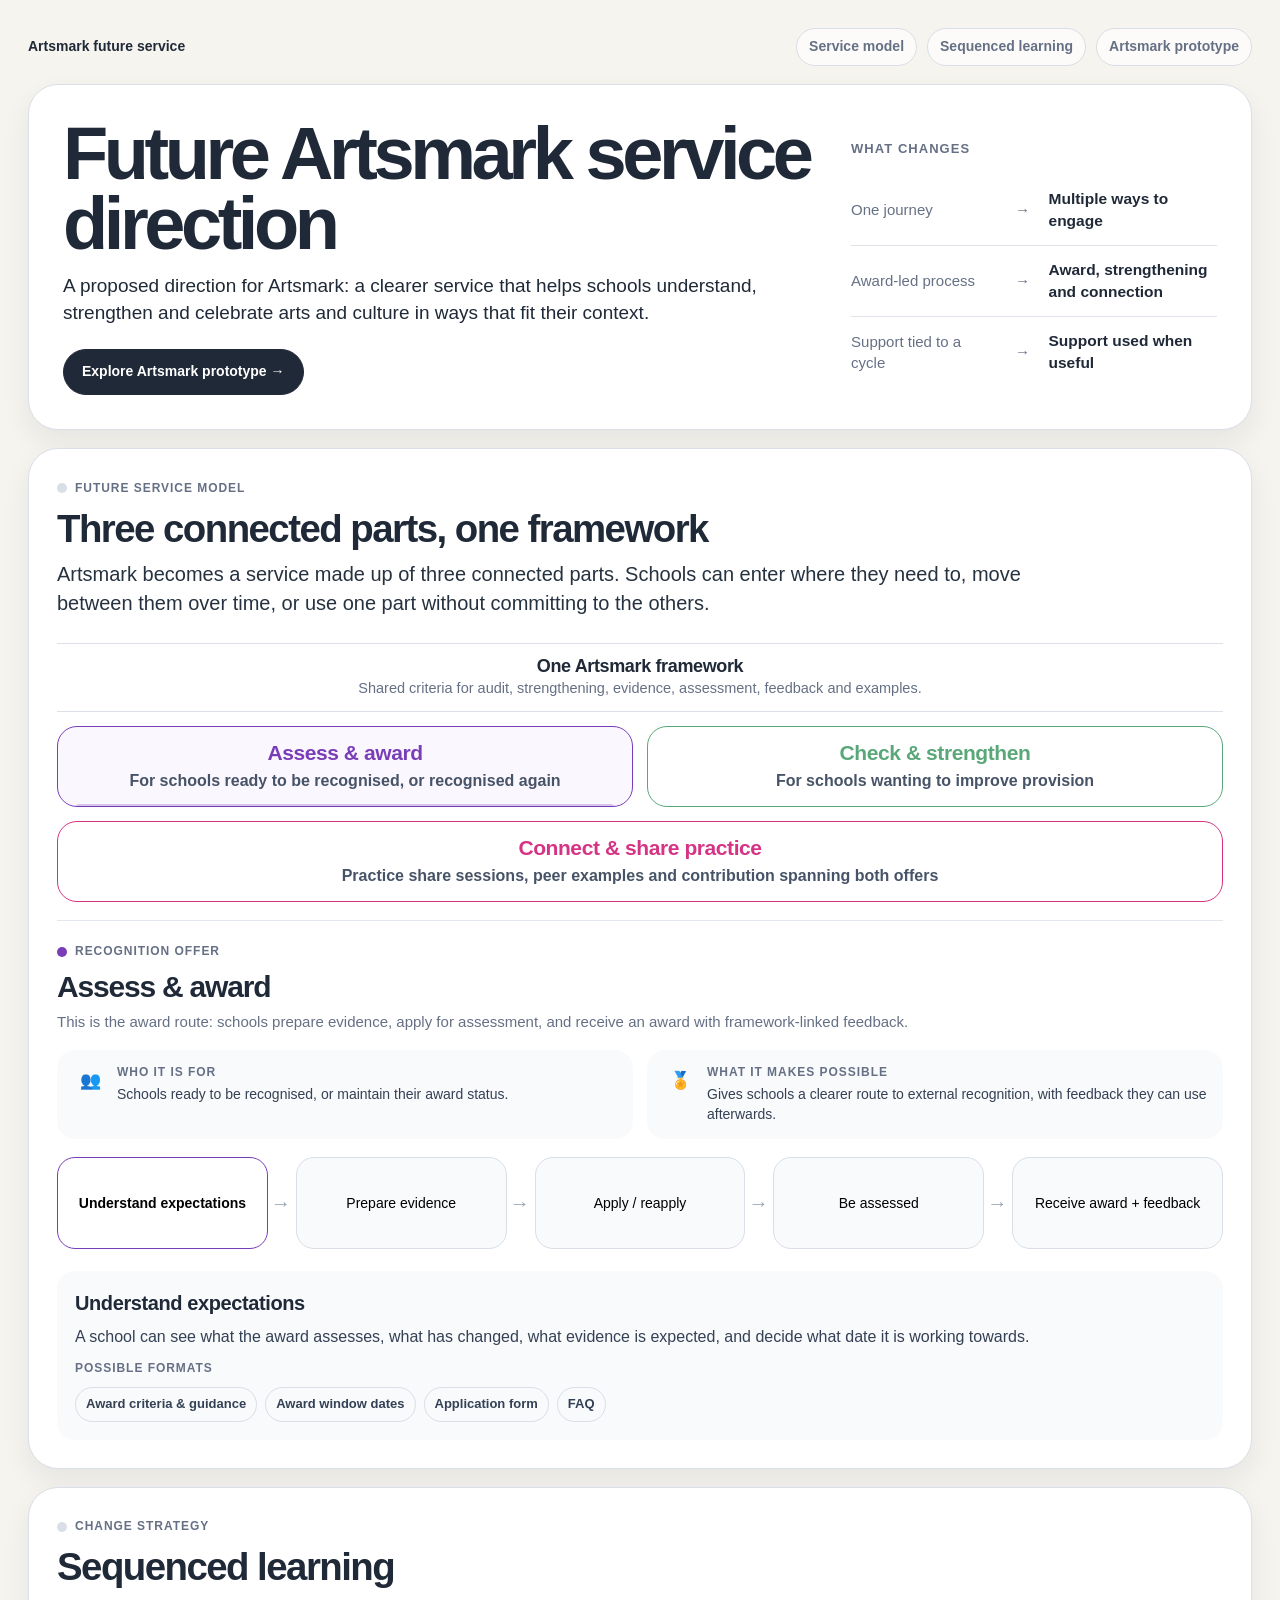
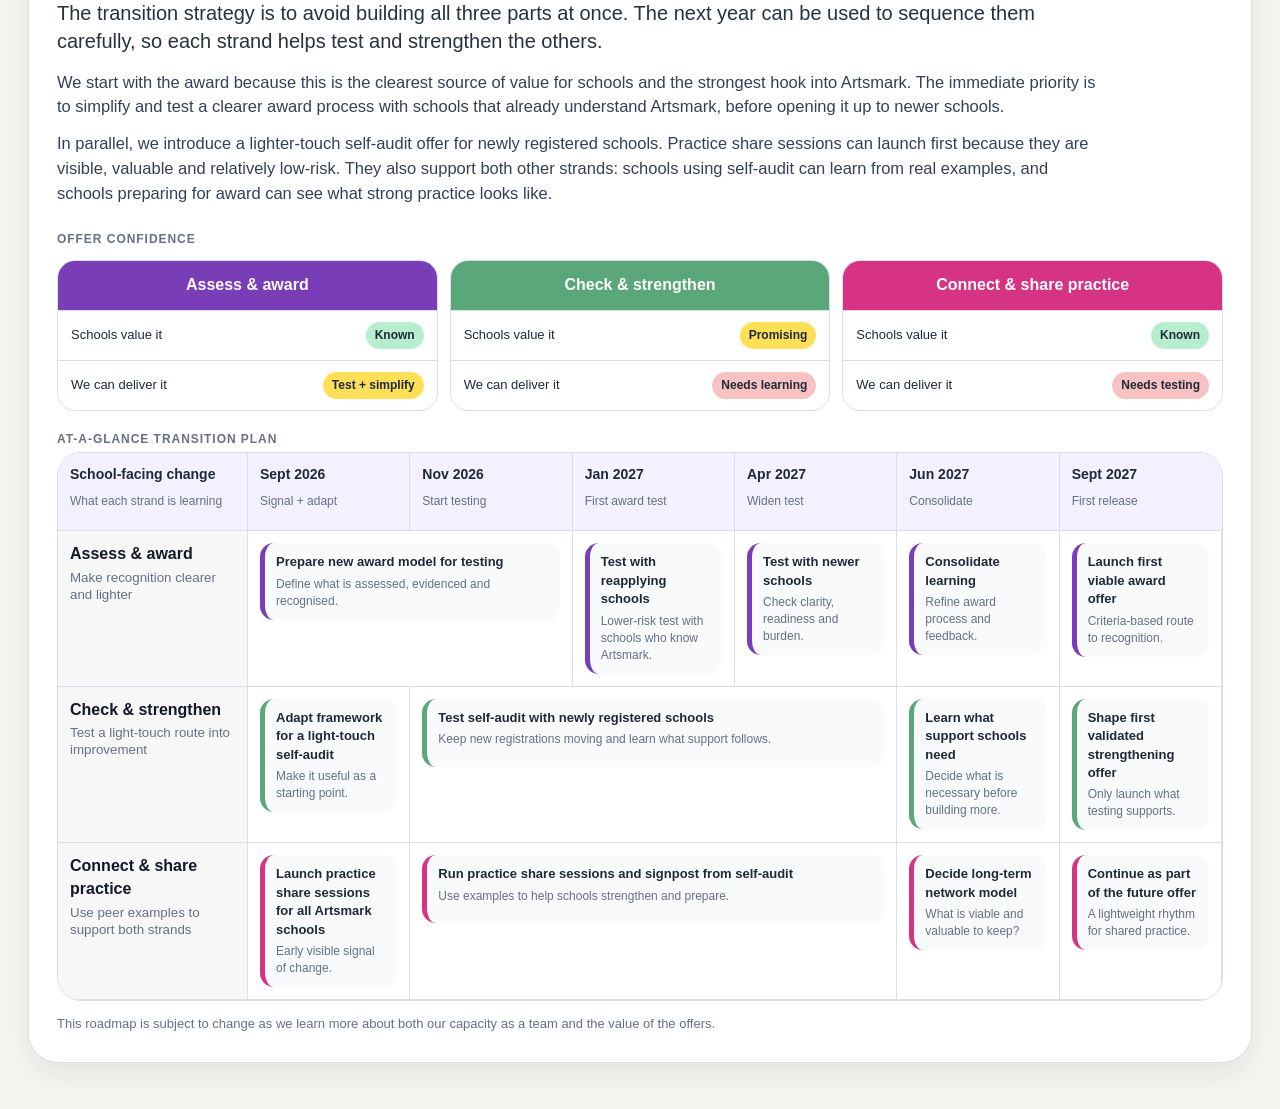
==== index.html @ ad302a57 "Add files via upload" ====
<!DOCTYPE html>
<html lang="en">
<head>
  <meta charset="UTF-8" />
  <meta name="viewport" content="width=device-width, initial-scale=1.0" />
  <title>Future Artsmark service direction</title>
  <style>
    :root {
      --bg: #f6f4ef;
      --card: #ffffff;
      --ink: #1f2937;
      --muted: #667085;
      --line: #d9dee7;
      --soft: #f8fafc;
      --framework: #eef2f7;
      --award: #7a3db8;
      --strengthen: #5aa879;
      --network: #d63384;
      --green: #b7efce;
      --amber: #ffdf57;
      --red: #f8c2c2;
      --shadow: 0 12px 28px rgba(17, 24, 39, 0.07);
    }

    * { box-sizing: border-box; }

    html { scroll-behavior: smooth; }

    body {
      margin: 0;
      font-family: Inter, Arial, sans-serif;
      background: var(--bg);
      color: var(--ink);
      line-height: 1.42;
    }

    button, a { font-family: inherit; }

    .page {
      max-width: 1500px;
      margin: 0 auto;
      padding: 28px;
    }

    .site-nav {
      display: flex;
      justify-content: space-between;
      align-items: center;
      gap: 18px;
      margin-bottom: 18px;
      color: var(--muted);
      font-size: 14px;
    }

    .site-nav strong { color: var(--ink); }

    .nav-links {
      display: flex;
      gap: 10px;
      flex-wrap: wrap;
      justify-content: flex-end;
    }

    .nav-links a {
      color: var(--muted);
      text-decoration: none;
      border: 1px solid var(--line);
      background: rgba(255,255,255,.65);
      border-radius: 999px;
      padding: 8px 12px;
      font-weight: 700;
    }

    .nav-links a:hover { color: var(--ink); background: #fff; }

    .hero {
      background: var(--card);
      border: 1px solid var(--line);
      border-radius: 30px;
      padding: 34px;
      box-shadow: var(--shadow);
      margin-bottom: 18px;
      display: grid;
      grid-template-columns: minmax(0, 1.35fr) minmax(280px, .65fr);
      gap: 28px;
      align-items: end;
    }

    .eyebrow {
      display: inline-flex;
      align-items: center;
      gap: 8px;
      color: var(--muted);
      text-transform: uppercase;
      letter-spacing: 0.08em;
      font-size: 12px;
      font-weight: 850;
      margin-bottom: 12px;
    }

    .dot {
      width: 10px;
      height: 10px;
      border-radius: 999px;
      background: var(--line);
      display: inline-block;
    }

    h1 {
      margin: 0 0 14px;
      font-size: clamp(38px, 6vw, 74px);
      letter-spacing: -0.06em;
      line-height: .95;
    }

    h2 {
      margin: 0 0 10px;
      font-size: clamp(26px, 3vw, 40px);
      letter-spacing: -0.04em;
      line-height: 1.03;
    }

    h3 { margin: 0; }

    p { margin: 0; }

    .lead {
      color: var(--ink);
      font-size: 19px;
      max-width: 920px;
    }

    .hero-panel {
      background: transparent;
      border: 0;
      border-left: 1px solid var(--line);
      border-radius: 0;
      padding: 4px 0 4px 24px;
    }

    .hero-panel h3 {
      font-size: 13px;
      text-transform: uppercase;
      letter-spacing: .08em;
      color: var(--muted);
      margin-bottom: 14px;
    }

    .shift-list {
      display: grid;
      gap: 13px;
    }

    .shift-item {
      display: grid;
      grid-template-columns: minmax(0, 1fr) 24px minmax(0, 1fr);
      gap: 9px;
      align-items: center;
      font-size: 14px;
      color: #344054;
      padding-bottom: 12px;
      border-bottom: 1px solid rgba(217,222,231,.75);
    }

    .shift-item:last-child { border-bottom: 0; padding-bottom: 0; }
    .shift-item span:last-child { color: var(--ink); font-weight: 800; }
    .arrow { color: var(--muted); font-weight: 900; text-align: center; }

    .cta-row {
      display: flex;
      gap: 10px;
      flex-wrap: wrap;
      margin-top: 22px;
    }

    .btn {
      display: inline-flex;
      align-items: center;
      justify-content: center;
      gap: 8px;
      border-radius: 999px;
      padding: 12px 18px;
      font-size: 14px;
      font-weight: 850;
      text-decoration: none;
      border: 1px solid var(--ink);
      background: var(--ink);
      color: white;
    }

    .btn.secondary {
      background: #fff;
      color: var(--ink);
      border-color: var(--line);
    }

    .section {
      background: var(--card);
      border: 1px solid var(--line);
      border-radius: 30px;
      padding: 28px;
      box-shadow: var(--shadow);
      margin-bottom: 18px;
    }

    .section-header {
      margin-bottom: 22px;
      max-width: 1060px;
    }

    .section-header p {
      color: #344054;
      font-size: 18px;
      line-height: 1.45;
      max-width: 940px;
      margin-top: 10px;
    }

    .model-canvas {
      position: relative;
      padding-top: 6px;
    }

    .framework-band {
      width: min(260px, 80%);
      min-height: 150px;
      margin: 0 auto 18px;
      background: #fff;
      border: 2px solid #d7dee9;
      color: var(--ink);
      border-radius: 999px;
      padding: 26px 24px;
      text-align: center;
      display: flex;
      flex-direction: column;
      align-items: center;
      justify-content: center;
      box-shadow: 0 10px 24px rgba(17,24,39,.045);
    }

    .framework-band h2 {
      margin: 0 0 5px;
      font-size: 21px;
      line-height: 1.05;
      letter-spacing: -0.02em;
    }

    .framework-band p { color: #475467; font-size: 14.5px; line-height: 1.3; }

    .offer-row {
      display: grid;
      grid-template-columns: repeat(2, minmax(0, 1fr));
      gap: 14px;
      width: 100%;
    }

    .offer-row .network-card { grid-column: 1 / -1; }

    .offer-card,
    .network-card {
      border: 1.5px solid var(--line);
      background: rgba(255,255,255,.9);
      border-radius: 20px;
      padding: 16px 18px;
      cursor: pointer;
      text-align: center;
      position: relative;
      transition: transform .15s ease, box-shadow .15s ease, border-color .15s ease, background .15s ease;
      min-height: 88px;
      display: grid;
      place-items: center;
      width: 100%;
      overflow: visible;
    }

    .offer-card:hover,
    .network-card:hover {
      background: #fbfcfe;
      border-color: #b8c0cc;
    }

    .offer-card.active,
    .network-card.active {
      transform: none;
      box-shadow: none;
    }

    .offer-card h3,
    .network-card h3 {
      font-size: 22px;
      line-height: 1.1;
      letter-spacing: -0.02em;
    }

    .offer-card small,
    .network-card small {
      display: block;
      margin-top: 7px;
      color: #344054;
      font-size: 15.5px;
      line-height: 1.25;
      font-weight: 650;
    }

    .offer-card.award { border-color: var(--award); }
    .offer-card.strengthen { border-color: var(--strengthen); }
    .network-card { border-color: var(--network); min-height: 82px; }
    .offer-card.award.active { background: #fbf7ff; border-color: var(--award); }
    .offer-card.strengthen.active { background: #f4fbf6; border-color: var(--strengthen); }
    .network-card.active { background: #fff6fb; border-color: var(--network); }
    .offer-card.award:hover { background: #fcfaff; border-color: var(--award); }
    .offer-card.strengthen:hover { background: #f8fdf9; border-color: var(--strengthen); }
    .network-card:hover { background: #fffafd; border-color: var(--network); }
    .offer-card.active h3,
    .network-card.active h3 {
      font-weight: 850;
    }

    .offer-card.active::after,
    .network-card.active::after {
      content: "";
      position: absolute;
      left: 18px;
      right: 18px;
      bottom: -1px;
      height: 3px;
      border-radius: 999px 999px 0 0;
      background: currentColor;
      opacity: .28;
    }
    .offer-card.award { color: var(--award); }
    .offer-card.strengthen { color: var(--strengthen); }
    .network-card { color: var(--network); }
    .offer-card small,
    .network-card small { color: #475467; }


    .detail-panel {
      background: transparent;
      border: 0;
      border-top: 1px solid var(--line);
      border-radius: 0;
      padding: 24px 0 0;
      margin-top: 22px;
    }

    .detail-panel h2 {
      margin-bottom: 8px;
      font-size: 30px;
    }

    .panel-intro {
      margin: 0 0 18px;
      color: var(--muted);
      font-size: 15px;
      max-width: 980px;
    }

    .meta-row {
      display: grid;
      grid-template-columns: 1fr 1fr;
      gap: 14px;
      margin: 16px 0 18px;
    }

    .meta-card {
      border: 1px solid var(--line);
      border-radius: 18px;
      padding: 14px 16px;
      background: #fff;
      display: grid;
      grid-template-columns: 34px 1fr;
      gap: 10px;
      align-items: start;
    }

    .meta-icon {
      width: 34px;
      height: 34px;
      border-radius: 999px;
      background: var(--soft);
      display: flex;
      align-items: center;
      justify-content: center;
      font-size: 17px;
    }

    .section-title {
      font-size: 12px;
      text-transform: uppercase;
      letter-spacing: 0.08em;
      color: var(--muted);
      font-weight: 900;
      margin: 0 0 4px;
    }

    .meta-card p { color: #344054; font-size: 14px; }

    .flow-horizontal {
      display: flex;
      gap: 28px;
      margin: 16px 0 22px;
      align-items: stretch;
      width: 100%;
    }

    .flow-step {
      background: var(--soft);
      border: 1px solid var(--line);
      border-radius: 18px;
      padding: 14px;
      min-height: 92px;
      position: relative;
      flex: 1 1 0;
      font-size: 14px;
      display: flex;
      align-items: center;
      justify-content: center;
      text-align: center;
      cursor: pointer;
      transition: transform .15s ease, box-shadow .15s ease, border-color .15s ease, background .15s ease;
    }

    .flow-step:hover,
    .flow-step.active {
      background: #ffffff;
    }
    .flow-step:hover {
      transform: translateY(-1px);
      box-shadow: none;
    }
    .flow-step.active {
      transform: none;
      box-shadow: none;
      font-weight: 800;
    }

    .flow-step:not(:last-child)::after {
      content: "→";
      position: absolute;
      right: -24px;
      top: 50%;
      transform: translateY(-50%);
      color: #9aa4b2;
      font-size: 20px;
      font-weight: 700;
      z-index: 2;
    }

    .step-detail {
      border: 1px solid var(--line);
      border-radius: 22px;
      padding: 18px;
      background: #fff;
      margin-top: 18px;
    }

    .step-detail h3 { margin: 0 0 8px; font-size: 20px; letter-spacing: -0.02em; }
    .step-detail p { margin: 0 0 12px; color: #344054; }

    .format-list { display: flex; flex-wrap: wrap; gap: 8px; margin-top: 10px; }
    .format-pill { border: 1px solid var(--line); background: var(--soft); border-radius: 999px; padding: 7px 10px; color: #344054; font-size: 13px; font-weight: 700; }

    .strategy-copy {
      max-width: 1060px;
      margin: -4px 0 24px;
      color: #344054;
      font-size: 16px;
      line-height: 1.5;
    }

    .strategy-copy p { margin-bottom: 12px; }
    .strategy-copy p:last-child { margin-bottom: 0; }

    .confidence-grid {
      display: grid;
      grid-template-columns: repeat(3, 1fr);
      gap: 12px;
      margin: 12px 0 20px;
    }

    .confidence-card {
      border: 1px solid var(--line);
      border-radius: 18px;
      overflow: hidden;
      background: #fff;
    }

    .confidence-card h3 {
      padding: 13px 14px;
      font-size: 16px;
      color: white;
      text-align: center;
    }

    .confidence-card.award h3 { background: var(--award); }
    .confidence-card.strengthen h3 { background: var(--strengthen); }
    .confidence-card.network h3 { background: var(--network); }

    .rag-row {
      display: grid;
      grid-template-columns: 1fr auto;
      gap: 10px;
      align-items: center;
      padding: 11px 13px;
      border-top: 1px solid var(--line);
      font-size: 13px;
    }

    .rag { border-radius: 999px; padding: 5px 9px; font-size: 12px; font-weight: 900; white-space: nowrap; }
    .rag.green { background: var(--green); }
    .rag.amber { background: var(--amber); }
    .rag.red { background: var(--red); }

    .roadmap {
      display: grid;
      grid-template-columns: 190px repeat(6, minmax(120px, 1fr));
      border: 1px solid var(--line);
      border-radius: 24px;
      overflow: hidden;
      background: #fff;
    }

    .rm-cell {
      min-height: 98px;
      padding: 12px;
      border-right: 1px solid var(--line);
      border-bottom: 1px solid var(--line);
      position: relative;
    }

    .rm-cell:nth-child(7n) { border-right: 0; }
    .rm-header { background: #f3f0ff; min-height: 78px; }
    .rm-header strong { display: block; font-size: 14px; margin-bottom: 4px; }
    .rm-header span { font-size: 12px; color: var(--muted); }

    .rm-lane {
      background: #f7f7f7;
      font-weight: 900;
      color: #111827;
      position: sticky;
      left: 0;
      z-index: 1;
    }

    .rm-lane small { display: block; margin-top: 4px; color: var(--muted); font-weight: 500; line-height: 1.25; }

    .milestone {
      border-left: 5px solid var(--line);
      background: var(--soft);
      border-radius: 14px;
      padding: 10px 11px;
      font-size: 13px;
      min-height: 68px;
    }

    .milestone strong { display: block; margin-bottom: 4px; font-size: 13px; }
    .milestone span { display: block; color: var(--muted); font-size: 12px; }
    .award-border { border-color: var(--award); }
    .strengthen-border { border-color: var(--strengthen); }
    .network-border { border-color: var(--network); }

    .span-2 { grid-column: span 2; }
    .span-3 { grid-column: span 3; }
    .empty { background: #fcfcfd; }

    .footnote {
      margin-top: 14px;
      color: var(--muted);
      font-size: 13px;
    }


    /* v2 visual refinements */
    .hero { align-items: center; }
    .hero-panel { border-left: 0; padding: 0; }
    .hero-panel h3 { margin-bottom: 16px; }
    .shift-list { gap: 0; }
    .shift-item {
      grid-template-columns: minmax(0, .95fr) 28px minmax(0, 1.1fr);
      gap: 12px;
      padding: 13px 0;
      border-bottom: 1px solid rgba(217,222,231,.85);
      font-size: 15px;
    }
    .shift-item span:first-child { color: #667085; }
    .shift-item span:last-child { font-size: 15.5px; }
    .section-header.stacked { max-width: 1000px; }
    .section-lead {
      font-size: 20px !important;
      line-height: 1.42 !important;
      color: #26323f !important;
      max-width: 980px !important;
      margin-top: 12px !important;
    }
    .model-canvas {
      padding: 4px 0 0;
    }
    .framework-band {
      width: 100%;
      min-height: auto;
      margin: 0 0 14px;
      border: 0;
      border-top: 1px solid rgba(217,222,231,.9);
      border-bottom: 1px solid rgba(217,222,231,.9);
      border-radius: 0;
      background: transparent;
      box-shadow: none;
      padding: 13px 18px;
    }
    .framework-band h2 {
      font-size: 18px;
      margin-bottom: 3px;
    }
    .framework-band p {
      font-size: 14.5px;
      color: #667085;
      max-width: 760px;
      margin: 0 auto;
    }
    .framework-band::after {
      content: none;
    }
    .offer-card, .network-card {
      min-height: 76px;
      padding: 14px 16px;
      border-width: 1px;
      box-shadow: none;
    }
    .offer-card h3, .network-card h3 { font-size: 21px; }
    .offer-card small, .network-card small {
      color: #475467;
      font-size: 16px;
      line-height: 1.3;
      font-weight: 650;
    }
    .network-card { min-height: 72px; }
    .detail-panel {
      border-top: 1px solid rgba(217,222,231,.75);
      background: transparent;
      border-radius: 0;
      padding: 20px 0 0;
      margin-top: 18px;
    }
    .meta-card {
      border: 0;
      background: rgba(248,250,252,.85);
    }
    .step-detail {
      border: 0;
      background: rgba(248,250,252,.85);
      border-radius: 18px;
    }
    .roadmap-intro { margin-bottom: 14px; }
    .strategy-copy {
      margin: 0 0 26px;
      padding: 0;
      border: 0;
      background: transparent;
      max-width: 1050px;
      font-size: 16.5px;
    }


    @media (max-width: 1080px) {
      .hero { grid-template-columns: 1fr; }
      .confidence-grid { grid-template-columns: 1fr; }
      .meta-row { grid-template-columns: 1fr; }
      .flow-horizontal { flex-wrap: wrap; gap: 26px; }
      .flow-step { flex-basis: calc(33.333% - 18px); }
      .roadmap { overflow-x: auto; display: block; white-space: normal; }
      .rm-row { display: grid; grid-template-columns: 190px repeat(6, minmax(150px, 1fr)); min-width: 1080px; }
      .rm-cell:nth-child(7n) { border-right: 1px solid var(--line); }
    }

    @media (min-width: 1081px) {
      .roadmap { display: grid; }
      .rm-row { display: contents; }
    }

    @media (max-width: 680px) {
      .page { padding: 16px; }
      .hero, .section { border-radius: 22px; padding: 18px; }
      .offer-row { grid-template-columns: 1fr; }
      .flow-horizontal { flex-direction: column; gap: 22px; }
      .flow-step { flex-basis: auto; width: 100%; }
      .flow-step:not(:last-child)::after { content: "↓"; right: auto; left: 50%; top: auto; bottom: -18px; transform: translateX(-50%); }
      h1 { font-size: 42px; }
    }
  </style>
</head>
<body>
  <main class="page">
    <nav class="site-nav" aria-label="Page navigation">
      <strong>Artsmark future service</strong>
      <div class="nav-links">
        <a href="#service-model">Service model</a>
        <a href="#change-roadmap">Sequenced learning</a>
        <a href="teacher-prototype.html">Artsmark prototype</a>
      </div>
    </nav>

    <section class="hero" id="top">
      <div>
        <h1>Future Artsmark service direction</h1>
        <p class="lead">A proposed direction for Artsmark: a clearer service that helps schools understand, strengthen and celebrate arts and culture in ways that fit their context.</p>
        <div class="cta-row">
          <a class="btn" href="teacher-prototype.html">Explore Artsmark prototype →</a>
        </div>
      </div>
      <aside class="hero-panel" aria-label="What is changing">
        <h3>What changes</h3>
        <div class="shift-list">
          <div class="shift-item"><span>One journey</span><b class="arrow">→</b><span>Multiple ways to engage</span></div>
          <div class="shift-item"><span>Award-led process</span><b class="arrow">→</b><span>Award, strengthening and connection</span></div>
          <div class="shift-item"><span>Support tied to a cycle</span><b class="arrow">→</b><span>Support used when useful</span></div>
        </div>
      </aside>
    </section>

    <section class="section" id="service-model">
      <div class="section-header stacked">
        <div>
          <div class="eyebrow"><span class="dot"></span>Future service model</div>
          <h2>Three connected parts, one framework</h2>
        </div>
        <p class="section-lead">Artsmark becomes a service made up of three connected parts. Schools can enter where they need to, move between them over time, or use one part without committing to the others.</p>
      </div>

      <div class="model-canvas">
        <div class="framework-band">
          <h2>One Artsmark framework</h2>
          <p>Shared criteria for audit, strengthening, evidence, assessment, feedback and examples.</p>
        </div>

        <div class="offer-row">
          <button class="offer-card award active" data-part="award">
            <div>
              <h3>Assess & award</h3>
              <small>For schools ready to be recognised, or recognised again</small>
            </div>
          </button>
          <button class="offer-card strengthen" data-part="strengthen">
            <div>
              <h3>Check & strengthen</h3>
              <small>For schools wanting to improve provision</small>
            </div>
          </button>
          <button class="network-card" data-part="network">
            <div>
              <h3>Connect & share practice</h3>
              <small>Practice share sessions, peer examples and contribution spanning both offers</small>
            </div>
          </button>
        </div>
      </div>

      <aside class="detail-panel" id="detailPanel" aria-live="polite"></aside>
    </section>

    <section class="section" id="change-roadmap">
      <div class="section-header stacked roadmap-intro">
        <div>
          <div class="eyebrow"><span class="dot"></span>Change strategy</div>
          <h2>Sequenced learning</h2>
        </div>
        <p class="section-lead">The transition strategy is to avoid building all three parts at once. The next year can be used to sequence them carefully, so each strand helps test and strengthen the others.</p>
      </div>

      <div class="strategy-copy">
        <p>We start with the award because this is the clearest source of value for schools and the strongest hook into Artsmark. The immediate priority is to simplify and test a clearer award process with schools that already understand Artsmark, before opening it up to newer schools.</p>
        <p>In parallel, we introduce a lighter-touch self-audit offer for newly registered schools. Practice share sessions can launch first because they are visible, valuable and relatively low-risk. They also support both other strands: schools using self-audit can learn from real examples, and schools preparing for award can see what strong practice looks like.</p>
      </div>

      <div class="section-title">Offer confidence</div>
      <div class="confidence-grid" aria-label="Offer confidence RAG rating">
        <div class="confidence-card award">
          <h3>Assess & award</h3>
          <div class="rag-row"><span>Schools value it</span><span class="rag green">Known</span></div>
          <div class="rag-row"><span>We can deliver it</span><span class="rag amber">Test + simplify</span></div>
        </div>
        <div class="confidence-card strengthen">
          <h3>Check & strengthen</h3>
          <div class="rag-row"><span>Schools value it</span><span class="rag amber">Promising</span></div>
          <div class="rag-row"><span>We can deliver it</span><span class="rag red">Needs learning</span></div>
        </div>
        <div class="confidence-card network">
          <h3>Connect & share practice</h3>
          <div class="rag-row"><span>Schools value it</span><span class="rag green">Known</span></div>
          <div class="rag-row"><span>We can deliver it</span><span class="rag red">Needs testing</span></div>
        </div>
      </div>

      <div class="section-title">At-a-glance transition plan</div>
      <div class="roadmap" aria-label="At-a-glance transition plan">
        <div class="rm-row">
          <div class="rm-cell rm-header"><strong>School-facing change</strong><span>What each strand is learning</span></div>
          <div class="rm-cell rm-header"><strong>Sept 2026</strong><span>Signal + adapt</span></div>
          <div class="rm-cell rm-header"><strong>Nov 2026</strong><span>Start testing</span></div>
          <div class="rm-cell rm-header"><strong>Jan 2027</strong><span>First award test</span></div>
          <div class="rm-cell rm-header"><strong>Apr 2027</strong><span>Widen test</span></div>
          <div class="rm-cell rm-header"><strong>Jun 2027</strong><span>Consolidate</span></div>
          <div class="rm-cell rm-header"><strong>Sept 2027</strong><span>First release</span></div>
        </div>

        <div class="rm-row">
          <div class="rm-cell rm-lane">Assess & award<small>Make recognition clearer and lighter</small></div>
          <div class="rm-cell span-2"><div class="milestone award-border"><strong>Prepare new award model for testing</strong><span>Define what is assessed, evidenced and recognised.</span></div></div>
          <div class="rm-cell"><div class="milestone award-border"><strong>Test with reapplying schools</strong><span>Lower-risk test with schools who know Artsmark.</span></div></div>
          <div class="rm-cell"><div class="milestone award-border"><strong>Test with newer schools</strong><span>Check clarity, readiness and burden.</span></div></div>
          <div class="rm-cell"><div class="milestone award-border"><strong>Consolidate learning</strong><span>Refine award process and feedback.</span></div></div>
          <div class="rm-cell"><div class="milestone award-border"><strong>Launch first viable award offer</strong><span>Criteria-based route to recognition.</span></div></div>
        </div>

        <div class="rm-row">
          <div class="rm-cell rm-lane">Check & strengthen<small>Test a light-touch route into improvement</small></div>
          <div class="rm-cell"><div class="milestone strengthen-border"><strong>Adapt framework for a light-touch self-audit</strong><span>Make it useful as a starting point.</span></div></div>
          <div class="rm-cell span-3"><div class="milestone strengthen-border"><strong>Test self-audit with newly registered schools</strong><span>Keep new registrations moving and learn what support follows.</span></div></div>
          <div class="rm-cell"><div class="milestone strengthen-border"><strong>Learn what support schools need</strong><span>Decide what is necessary before building more.</span></div></div>
          <div class="rm-cell"><div class="milestone strengthen-border"><strong>Shape first validated strengthening offer</strong><span>Only launch what testing supports.</span></div></div>
        </div>

        <div class="rm-row">
          <div class="rm-cell rm-lane">Connect & share practice<small>Use peer examples to support both strands</small></div>
          <div class="rm-cell"><div class="milestone network-border"><strong>Launch practice share sessions for all Artsmark schools</strong><span>Early visible signal of change.</span></div></div>
          <div class="rm-cell span-3"><div class="milestone network-border"><strong>Run practice share sessions and signpost from self-audit</strong><span>Use examples to help schools strengthen and prepare.</span></div></div>
          <div class="rm-cell"><div class="milestone network-border"><strong>Decide long-term network model</strong><span>What is viable and valuable to keep?</span></div></div>
          <div class="rm-cell"><div class="milestone network-border"><strong>Continue as part of the future offer</strong><span>A lightweight rhythm for shared practice.</span></div></div>
        </div>
      </div>

      <p class="footnote">This roadmap is subject to change as we learn more about both our capacity as a team and the value of the offers.</p>
    </section>
  </main>

  <script>
    const parts = {
      award: {
        label: 'Recognition offer',
        color: 'var(--award)',
        valueIcon: '🏅',
        title: 'Assess & award',
        forText: 'Schools ready to be recognised, or maintain their award status.',
        valueText: 'Gives schools a clearer route to external recognition, with feedback they can use afterwards.',
        intro: 'This is the award route: schools prepare evidence, apply for assessment, and receive an award with framework-linked feedback.',
        flow: [
          { label: 'Understand expectations', story: 'A school can see what the award assesses, what has changed, what evidence is expected, and decide what date it is working towards.', formats: ['Award criteria & guidance', 'Award window dates', 'Application form', 'FAQ'] },
          { label: 'Prepare evidence', story: 'A school gathers evidence and reports it against the framework criteria to build a rounded picture of its provision.', formats: ['Evidence guide', 'Application prep session', 'Examples of evidence'] },
          { label: 'Apply / reapply', story: 'A school submits its evidence when it is ready and when the next award window opens.', formats: ['Online structured form', 'Evidence against criteria', 'Confirmation and next steps'] },
          { label: 'Be assessed', story: 'Assessors review the submission against the framework and make a judgement about the appropriate award level.', formats: ['Assessor review', 'Moderation', 'Award rationale'] },
          { label: 'Receive award + feedback', story: 'A school receives an award level and clear feedback on strengths, rationale and areas it may want to strengthen next.', formats: ['Shareable award level', 'Feedback report', 'Next-step suggestions', 'Celebration'] }
        ]
      },
      strengthen: {
        label: 'Strengthening offer',
        color: 'var(--strengthen)',
        valueIcon: '🌱',
        title: 'Check & strengthen',
        forText: 'Schools wanting to improve provision, whether or not they apply for an award.',
        valueText: 'Lets schools use the framework to understand where they are and choose targeted next steps that fit their context.',
        intro: 'This is the orienting and improvement offer: schools can audit provision, identify priorities and access different kinds of support or examples.',
        flow: [
          { label: 'Check current provision', story: 'A school uses the framework criteria to audit their provision and capacity: what is already happening, what feels strong and what is patchy.', formats: ['Self-audit tool', 'Downloadable kit', 'Peer / group sessions', 'Specialist-supported audit'] },
          { label: 'Choose focus areas', story: 'A school decides what would be most useful to strengthen next, rather than trying to improve everything at once.', formats: ['Suggested next steps', 'Signpost', 'Specialist follow-up'] },
          { label: 'Access ways to strengthen', story: 'A school uses the support that fits its need, from practical examples to CPD, cultural connections or specialist help.', formats: ['Best-practice examples', 'Practice share sessions', 'CPD', 'Cultural partnerships'] },
          { label: 'Decide next step', story: 'A school may keep improving, revisit the audit, prepare for recognition, or pause until the next useful moment.', formats: ['Next-step guide', 'Award readiness session', 'Repeat self-audit later'] }
        ]
      },
      network: {
        label: 'Network layer',
        color: 'var(--network)',
        valueIcon: '🤝',
        title: 'Connect & share practice',
        forText: 'Artsmark schools looking for examples, connection or ways to contribute.',
        valueText: 'Makes practice visible and helps both offers work better: schools can learn from peers, share what works and see what strengthening looks like.',
        intro: 'This is the connective layer: it supports both recognition and strengthening by creating opportunities for schools to exchange, learn and contribute.',
        flow: [
          { label: 'Join a session', story: 'A school joins a practice share session that feels relevant to its context or current focus area.', formats: ['Hosted spotlight', 'School-led showcase', 'Panel', 'Peer discussion'] },
          { label: 'See examples', story: 'A school hears how others have approached similar challenges and gets a more concrete sense of what good practice can look like.', formats: ['Live example', 'Case study', 'Short clip', 'Framework-linked practice note'] },
          { label: 'Connect with peers', story: 'A school meets others working on similar issues, phases, contexts or award ambitions.', formats: ['Breakout discussion', 'Peer group', 'Regional cluster'] },
          { label: 'Apply ideas locally', story: 'A school takes one or two ideas back into its own setting and adapts them to what is realistic there.', formats: ['Reflection prompt', 'Action prompt', 'Follow-up session'] },
          { label: 'Share practice back', story: 'Experienced or awarded schools contribute what they are learning so others can benefit too.', formats: ['Contributor role', 'Hosted session', 'Mentoring', 'Practice library'] }
        ]
      }
    };

    function renderPart(key) {
      const p = parts[key];
      const panel = document.getElementById('detailPanel');
      panel.innerHTML = `
        <div class="eyebrow"><span class="dot" style="background:${p.color}"></span>${p.label}</div>
        <h2>${p.title}</h2>
        <p class="panel-intro">${p.intro}</p>
        <div class="meta-row">
          <div class="meta-card"><div class="meta-icon">👥</div><div><div class="section-title">Who it is for</div><p>${p.forText}</p></div></div>
          <div class="meta-card"><div class="meta-icon">${p.valueIcon}</div><div><div class="section-title">What it makes possible</div><p>${p.valueText}</p></div></div>
        </div>
        <div class="flow-horizontal">
          ${p.flow.map((step, i) => `<button class="flow-step ${i === 0 ? 'active' : ''}" data-step="${i}" style="${i === 0 ? `border-color:${p.color}` : ''}">${step.label}</button>`).join('')}
        </div>
        <div class="step-detail" id="stepDetail"></div>`;

      document.querySelectorAll('[data-part]').forEach(el => el.classList.remove('active'));
      document.querySelectorAll(`[data-part="${key}"]`).forEach(el => el.classList.add('active'));

      panel.querySelectorAll('.flow-step').forEach(btn => {
        btn.addEventListener('click', () => renderStep(key, Number(btn.dataset.step)));
      });
      renderStep(key, 0);
    }

    function renderStep(partKey, index) {
      const p = parts[partKey];
      const step = p.flow[index];
      const stepDetail = document.getElementById('stepDetail');
      document.querySelectorAll('.flow-step').forEach((btn, i) => {
        btn.classList.toggle('active', i === index);
        btn.style.borderColor = i === index ? p.color : 'var(--line)';
      });
      stepDetail.innerHTML = `<h3>${step.label}</h3><p>${step.story}</p><div class="section-title">Possible formats</div><div class="format-list">${step.formats.map(x => `<span class="format-pill">${x}</span>`).join('')}</div>`;
    }

    document.querySelectorAll('[data-part]').forEach(btn => {
      btn.addEventListener('click', () => renderPart(btn.dataset.part));
    });
    renderPart('award');
  </script>
</body>
</html>
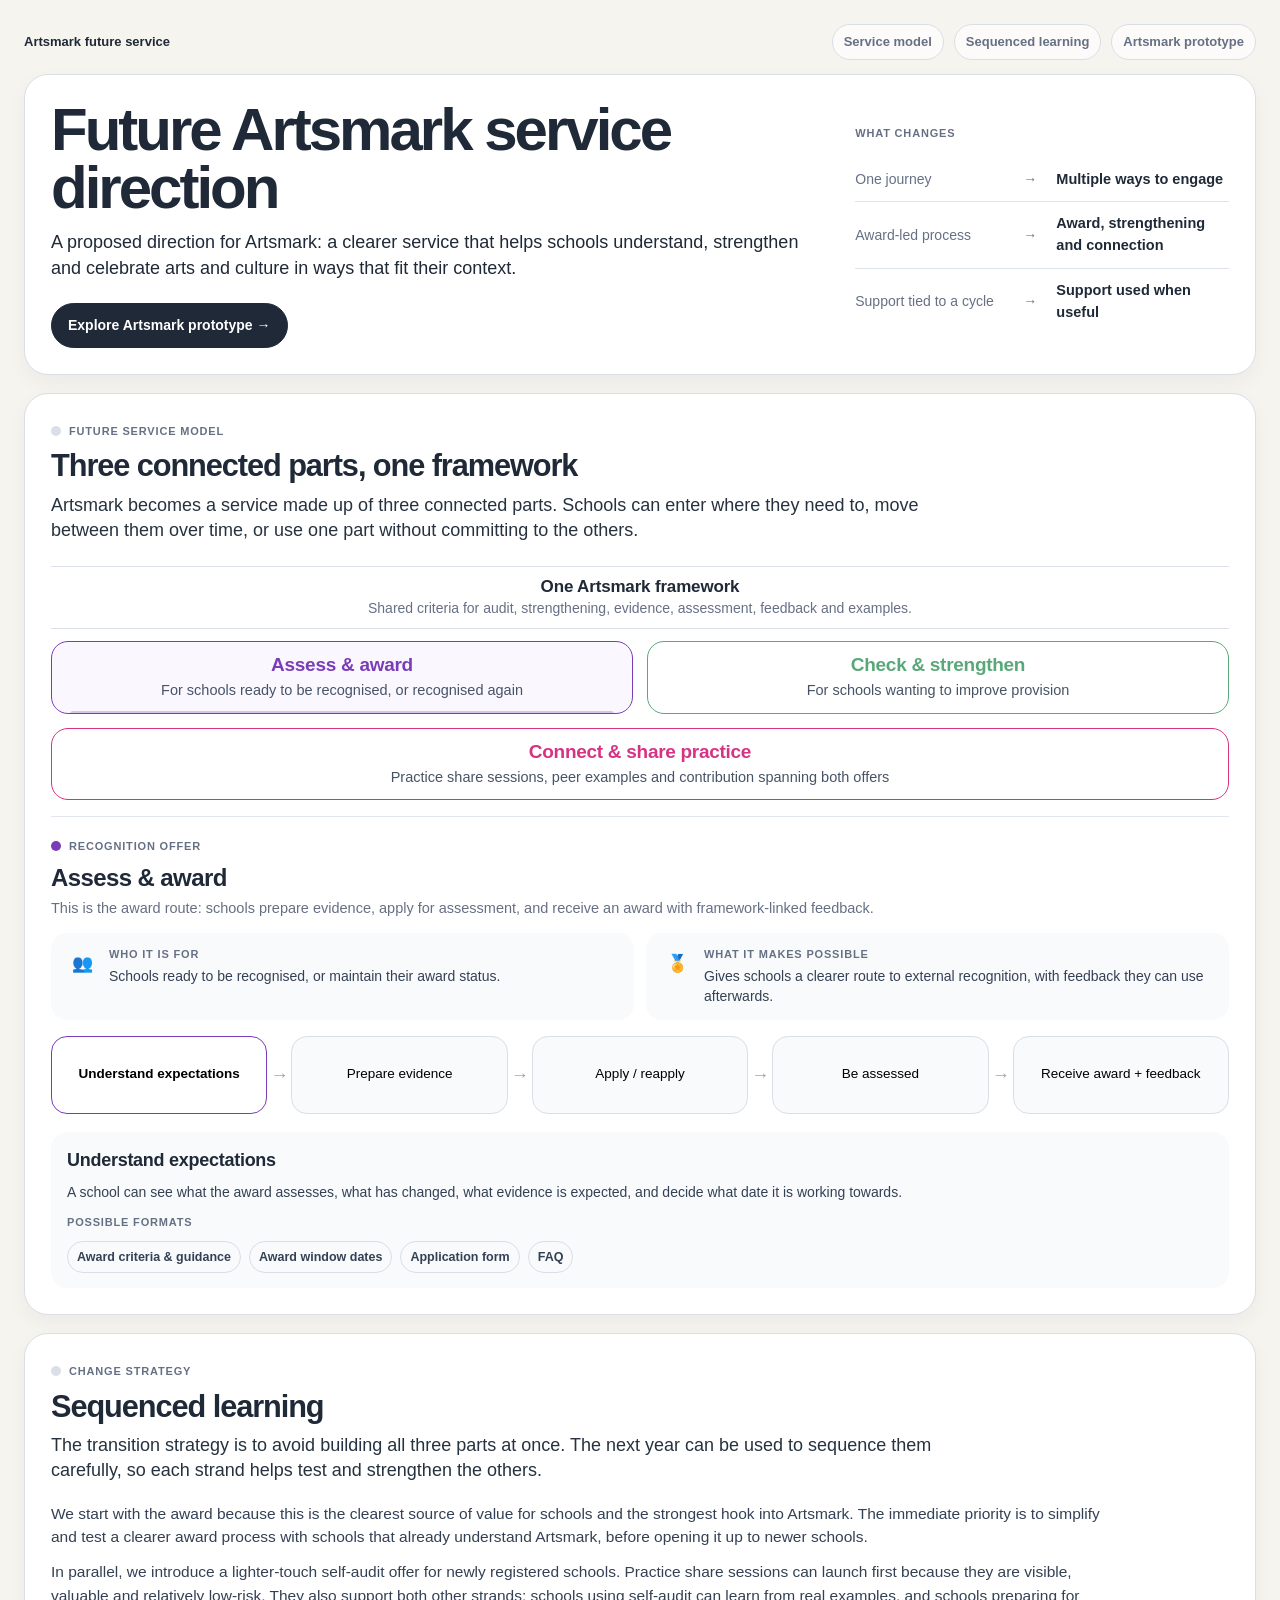
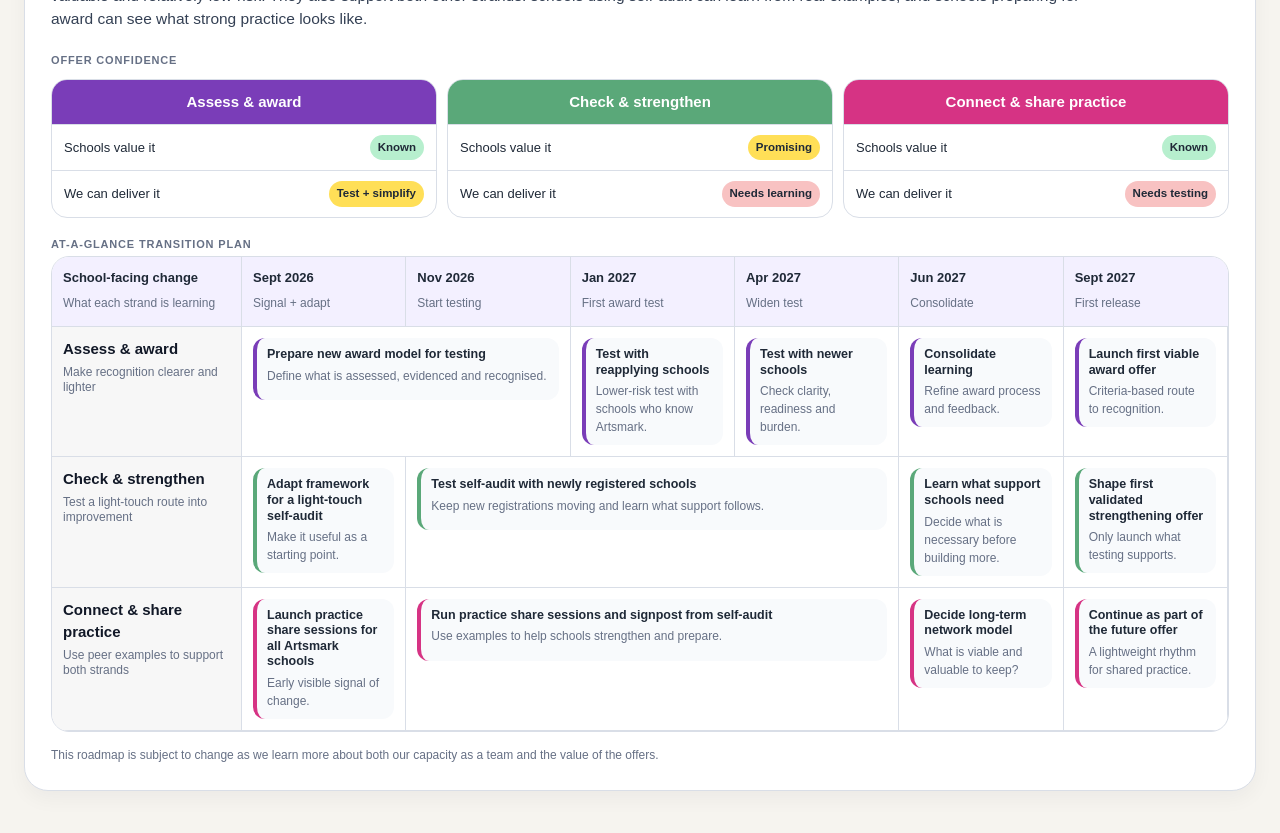
==== commit 18e924dd: "Update index.html" ====
--- a/index.html
+++ b/index.html
@@ -662,6 +662,301 @@
     }
 
 
+    /* v4 typographic tightening */
+    :root {
+      --shadow: 0 8px 20px rgba(17, 24, 39, 0.045);
+    }
+
+    body {
+      font-size: 15px;
+      line-height: 1.5;
+    }
+
+    .page {
+      max-width: 1380px;
+      padding: 24px;
+    }
+
+    .site-nav {
+      font-size: 13px;
+      margin-bottom: 14px;
+    }
+
+    .site-nav strong {
+      font-weight: 700;
+    }
+
+    .nav-links a {
+      padding: 7px 11px;
+      font-weight: 600;
+    }
+
+    .hero,
+    .section {
+      border-radius: 24px;
+      padding: 26px;
+      box-shadow: var(--shadow);
+    }
+
+    h1 {
+      font-size: clamp(38px, 5vw, 60px);
+      line-height: .98;
+      letter-spacing: -0.05em;
+      margin-bottom: 12px;
+    }
+
+    h2 {
+      font-size: clamp(24px, 2.4vw, 34px);
+      line-height: 1.08;
+      letter-spacing: -0.035em;
+    }
+
+    .eyebrow {
+      font-size: 11px;
+      font-weight: 700;
+      letter-spacing: .075em;
+      margin-bottom: 10px;
+    }
+
+    .lead {
+      font-size: 18px;
+      line-height: 1.42;
+      max-width: 860px;
+    }
+
+    .btn {
+      font-size: 14px;
+      font-weight: 700;
+      padding: 11px 16px;
+    }
+
+    .hero-panel h3,
+    .section-title {
+      font-size: 11px;
+      font-weight: 700;
+      letter-spacing: .075em;
+    }
+
+    .shift-item {
+      font-size: 14px;
+      padding: 11px 0;
+    }
+
+    .shift-item span:last-child {
+      font-size: 14.5px;
+      font-weight: 700;
+    }
+
+    .arrow {
+      font-weight: 700;
+    }
+
+    .section-header {
+      margin-bottom: 18px;
+    }
+
+    .section-lead {
+      font-size: 18px !important;
+      line-height: 1.42 !important;
+      max-width: 900px !important;
+      margin-top: 10px !important;
+    }
+
+    .framework-band {
+      padding: 11px 16px;
+      margin-bottom: 12px;
+    }
+
+    .framework-band h2 {
+      font-size: 17px;
+      letter-spacing: -0.01em;
+    }
+
+    .framework-band p {
+      font-size: 14px;
+      line-height: 1.35;
+    }
+
+    .offer-card,
+    .network-card {
+      min-height: 70px;
+      padding: 13px 15px;
+      border-radius: 17px;
+    }
+
+    .offer-card h3,
+    .network-card h3 {
+      font-size: 19px;
+      letter-spacing: -0.015em;
+      font-weight: 700;
+    }
+
+    .offer-card small,
+    .network-card small {
+      font-size: 14.5px;
+      font-weight: 500;
+      line-height: 1.28;
+      margin-top: 5px;
+    }
+
+    .offer-card.active h3,
+    .network-card.active h3 {
+      font-weight: 700;
+    }
+
+    .detail-panel {
+      margin-top: 16px;
+      padding-top: 18px;
+    }
+
+    .detail-panel h2 {
+      font-size: 24px;
+      letter-spacing: -0.025em;
+    }
+
+    .panel-intro {
+      font-size: 14.5px;
+      line-height: 1.45;
+      margin-bottom: 14px;
+    }
+
+    .meta-row {
+      gap: 12px;
+      margin: 14px 0 16px;
+    }
+
+    .meta-card {
+      border-radius: 16px;
+      padding: 13px 14px;
+    }
+
+    .meta-card p {
+      font-size: 14px;
+      line-height: 1.42;
+    }
+
+    .flow-horizontal {
+      gap: 24px;
+      margin: 14px 0 18px;
+    }
+
+    .flow-step {
+      min-height: 78px;
+      border-radius: 16px;
+      font-size: 13.5px;
+      line-height: 1.25;
+      padding: 12px;
+    }
+
+    .flow-step.active {
+      font-weight: 700;
+    }
+
+    .flow-step:not(:last-child)::after {
+      right: -22px;
+      font-size: 18px;
+      font-weight: 600;
+    }
+
+    .step-detail {
+      padding: 15px 16px;
+      border-radius: 16px;
+      margin-top: 14px;
+    }
+
+    .step-detail h3 {
+      font-size: 18px;
+      letter-spacing: -0.015em;
+    }
+
+    .step-detail p {
+      font-size: 14px;
+      line-height: 1.45;
+    }
+
+    .format-pill {
+      font-size: 12.5px;
+      font-weight: 600;
+      padding: 6px 9px;
+    }
+
+    .strategy-copy {
+      font-size: 15.5px;
+      line-height: 1.5;
+      margin-bottom: 22px;
+    }
+
+    .confidence-grid {
+      gap: 10px;
+      margin: 10px 0 18px;
+    }
+
+    .confidence-card {
+      border-radius: 16px;
+    }
+
+    .confidence-card h3 {
+      font-size: 15px;
+      font-weight: 700;
+      padding: 11px 12px;
+    }
+
+    .rag-row {
+      font-size: 13px;
+      padding: 10px 12px;
+    }
+
+    .rag {
+      font-size: 11.5px;
+      font-weight: 700;
+      padding: 4px 8px;
+    }
+
+    .roadmap {
+      border-radius: 18px;
+    }
+
+    .rm-cell {
+      min-height: 90px;
+      padding: 11px;
+    }
+
+    .rm-header {
+      min-height: 70px;
+    }
+
+    .rm-header strong {
+      font-size: 13px;
+      font-weight: 700;
+      margin-bottom: 3px;
+    }
+
+    .rm-header span,
+    .rm-lane small,
+    .milestone span,
+    .footnote {
+      font-size: 12px;
+    }
+
+    .rm-lane {
+      font-weight: 700;
+    }
+
+    .milestone {
+      border-left-width: 4px;
+      border-radius: 12px;
+      padding: 9px 10px;
+      font-size: 12.5px;
+      min-height: 62px;
+    }
+
+    .milestone strong {
+      font-size: 12.5px;
+      font-weight: 700;
+      line-height: 1.25;
+    }
+
+
     @media (max-width: 1080px) {
       .hero { grid-template-columns: 1fr; }
       .confidence-grid { grid-template-columns: 1fr; }
@@ -696,7 +991,7 @@
       <div class="nav-links">
         <a href="#service-model">Service model</a>
         <a href="#change-roadmap">Sequenced learning</a>
-        <a href="teacher-prototype.html">Artsmark prototype</a>
+        <a href="https://chatgpt.com/canvas/shared/6a102b44ed2c8191b1199862647844da" target="_blank" rel="noopener">Artsmark prototype</a>
       </div>
     </nav>
 
@@ -705,7 +1000,7 @@
         <h1>Future Artsmark service direction</h1>
         <p class="lead">A proposed direction for Artsmark: a clearer service that helps schools understand, strengthen and celebrate arts and culture in ways that fit their context.</p>
         <div class="cta-row">
-          <a class="btn" href="teacher-prototype.html">Explore Artsmark prototype →</a>
+          <a class="btn" href="https://chatgpt.com/canvas/shared/6a102b44ed2c8191b1199862647844da" target="_blank" rel="noopener">Explore Artsmark prototype →</a>
         </div>
       </div>
       <aside class="hero-panel" aria-label="What is changing">
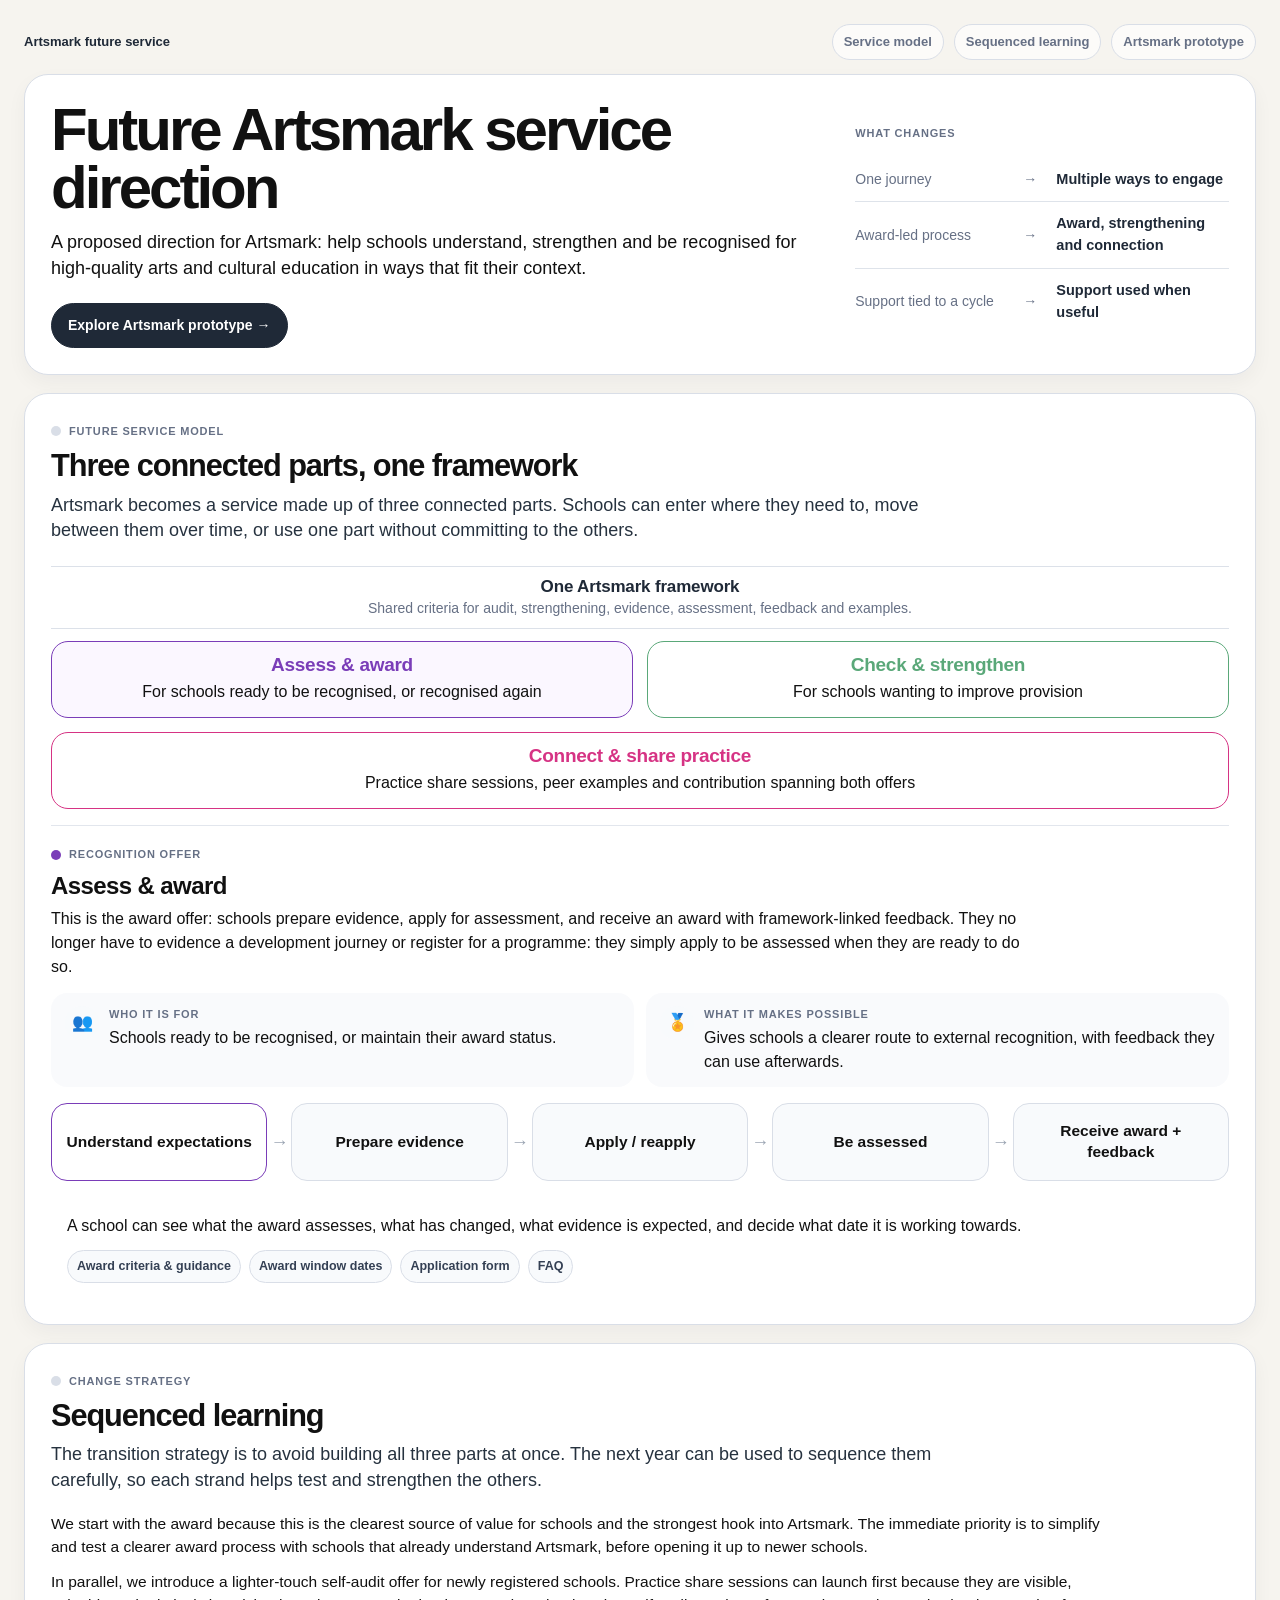
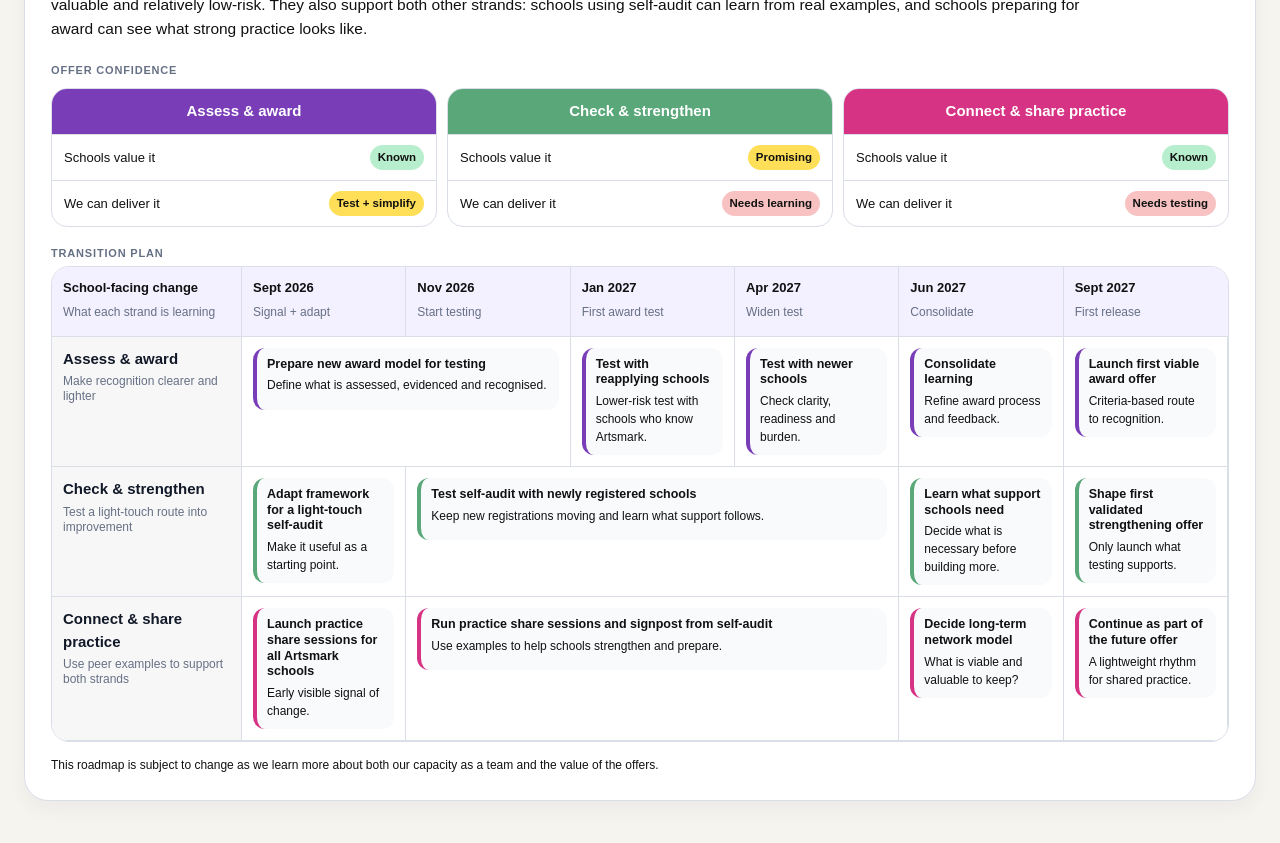
==== commit e246380d: "Update index.html Copy & text format changes" ====
--- a/index.html
+++ b/index.html
@@ -982,6 +982,85 @@
       .flow-step:not(:last-child)::after { content: "↓"; right: auto; left: 50%; top: auto; bottom: -18px; transform: translateX(-50%); }
       h1 { font-size: 42px; }
     }
+
+    /* v5 readability + consistency overrides */
+    .hero,
+    .section,
+    .lead,
+    .section-lead,
+    .section-header p,
+    .strategy-copy,
+    .strategy-copy p,
+    .panel-intro,
+    .meta-card p,
+    .step-detail p,
+    .step-story,
+    .shift-item,
+    .shift-item span,
+    .milestone span,
+    .footnote {
+      color: #111111;
+    }
+
+    .offer-card small,
+    .network-card small {
+      color: #111111;
+      font-size: 16px;
+      line-height: 1.42;
+      font-weight: 500;
+    }
+
+    .panel-intro,
+    .meta-card p,
+    .step-detail p,
+    .step-story {
+      color: #111111;
+      font-size: 16px;
+      line-height: 1.5;
+    }
+
+    .flow-step {
+      color: #111111;
+      font-size: 15.5px;
+      line-height: 1.35;
+      font-weight: 650;
+    }
+
+    .step-detail {
+      background: rgba(255,255,255,.55);
+      border-color: rgba(217,222,231,.75);
+    }
+
+    .step-detail h3 {
+      display: none;
+    }
+
+    .offer-card,
+    .network-card,
+    .offer-card:hover,
+    .network-card:hover,
+    .offer-card:focus,
+    .network-card:focus,
+    .offer-card.active,
+    .network-card.active,
+    .flow-step,
+    .flow-step:hover,
+    .flow-step:focus,
+    .flow-step.active {
+      text-decoration: none;
+    }
+
+    .offer-card *,
+    .network-card *,
+    .flow-step * {
+      text-decoration: none;
+    }
+
+    .offer-card.active::after,
+    .network-card.active::after {
+      display: none;
+    }
+
   </style>
 </head>
 <body>
@@ -998,7 +1077,7 @@
     <section class="hero" id="top">
       <div>
         <h1>Future Artsmark service direction</h1>
-        <p class="lead">A proposed direction for Artsmark: a clearer service that helps schools understand, strengthen and celebrate arts and culture in ways that fit their context.</p>
+        <p class="lead">A proposed direction for Artsmark: help schools understand, strengthen and be recognised for high-quality arts and cultural education in ways that fit their context.</p>
         <div class="cta-row">
           <a class="btn" href="https://chatgpt.com/canvas/shared/6a102b44ed2c8191b1199862647844da" target="_blank" rel="noopener">Explore Artsmark prototype →</a>
         </div>
@@ -1086,8 +1165,8 @@
         </div>
       </div>
 
-      <div class="section-title">At-a-glance transition plan</div>
-      <div class="roadmap" aria-label="At-a-glance transition plan">
+      <div class="section-title">Transition plan</div>
+      <div class="roadmap" aria-label="Transition plan">
         <div class="rm-row">
           <div class="rm-cell rm-header"><strong>School-facing change</strong><span>What each strand is learning</span></div>
           <div class="rm-cell rm-header"><strong>Sept 2026</strong><span>Signal + adapt</span></div>
@@ -1137,7 +1216,7 @@
         title: 'Assess & award',
         forText: 'Schools ready to be recognised, or maintain their award status.',
         valueText: 'Gives schools a clearer route to external recognition, with feedback they can use afterwards.',
-        intro: 'This is the award route: schools prepare evidence, apply for assessment, and receive an award with framework-linked feedback.',
+        intro: 'This is the award offer: schools prepare evidence, apply for assessment, and receive an award with framework-linked feedback. They no longer have to evidence a development journey or register for a programme: they simply apply to be assessed when they are ready to do so.',
         flow: [
           { label: 'Understand expectations', story: 'A school can see what the award assesses, what has changed, what evidence is expected, and decide what date it is working towards.', formats: ['Award criteria & guidance', 'Award window dates', 'Application form', 'FAQ'] },
           { label: 'Prepare evidence', story: 'A school gathers evidence and reports it against the framework criteria to build a rounded picture of its provision.', formats: ['Evidence guide', 'Application prep session', 'Examples of evidence'] },
@@ -1153,7 +1232,7 @@
         title: 'Check & strengthen',
         forText: 'Schools wanting to improve provision, whether or not they apply for an award.',
         valueText: 'Lets schools use the framework to understand where they are and choose targeted next steps that fit their context.',
-        intro: 'This is the orienting and improvement offer: schools can audit provision, identify priorities and access different kinds of support or examples.',
+        intro: 'This is the orienting and improvement offer: schools can audit provision, identify priorities and access different kinds of support or examples. They no longer have to be award-motivated to be able to strengthen: any school can use the framework to check their provision and decide what to do next.',
         flow: [
           { label: 'Check current provision', story: 'A school uses the framework criteria to audit their provision and capacity: what is already happening, what feels strong and what is patchy.', formats: ['Self-audit tool', 'Downloadable kit', 'Peer / group sessions', 'Specialist-supported audit'] },
           { label: 'Choose focus areas', story: 'A school decides what would be most useful to strengthen next, rather than trying to improve everything at once.', formats: ['Suggested next steps', 'Signpost', 'Specialist follow-up'] },
@@ -1167,7 +1246,7 @@
         valueIcon: '🤝',
         title: 'Connect & share practice',
         forText: 'Artsmark schools looking for examples, connection or ways to contribute.',
-        valueText: 'Makes practice visible and helps both offers work better: schools can learn from peers, share what works and see what strengthening looks like.',
+        valueText: 'Makes practice visible and helps both offers work better: schools can learn from peers, share what works and see what strengthening looks like. Over time, this might fold into the offers, but for the transition we recognise this is a high-value area that needs dedicated effort to cultuvate.',
         intro: 'This is the connective layer: it supports both recognition and strengthening by creating opportunities for schools to exchange, learn and contribute.',
         flow: [
           { label: 'Join a session', story: 'A school joins a practice share session that feels relevant to its context or current focus area.', formats: ['Hosted spotlight', 'School-led showcase', 'Panel', 'Peer discussion'] },
@@ -1212,7 +1291,7 @@
         btn.classList.toggle('active', i === index);
         btn.style.borderColor = i === index ? p.color : 'var(--line)';
       });
-      stepDetail.innerHTML = `<h3>${step.label}</h3><p>${step.story}</p><div class="section-title">Possible formats</div><div class="format-list">${step.formats.map(x => `<span class="format-pill">${x}</span>`).join('')}</div>`;
+      stepDetail.innerHTML = `<p class="step-story">${step.story}</p><div class="format-list">${step.formats.map(x => `<span class="format-pill">${x}</span>`).join('')}</div>`;
     }
 
     document.querySelectorAll('[data-part]').forEach(btn => {
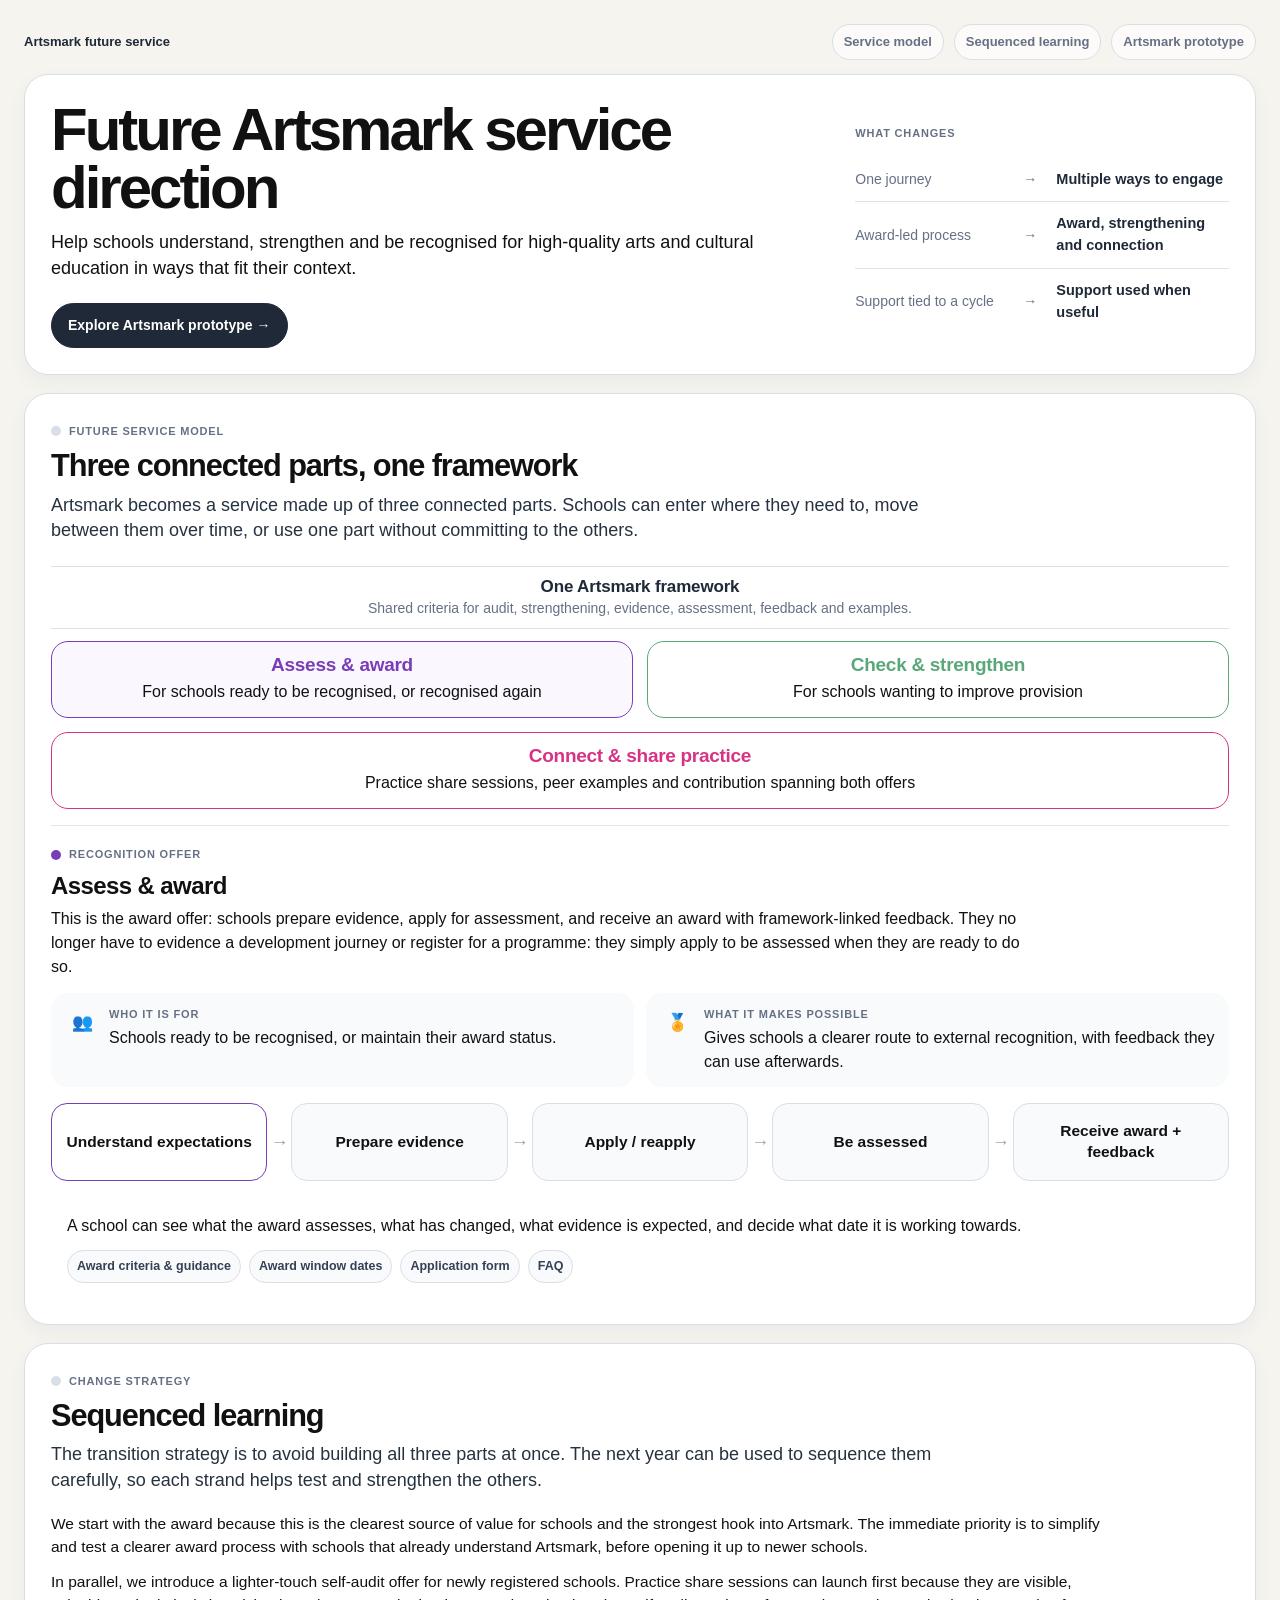
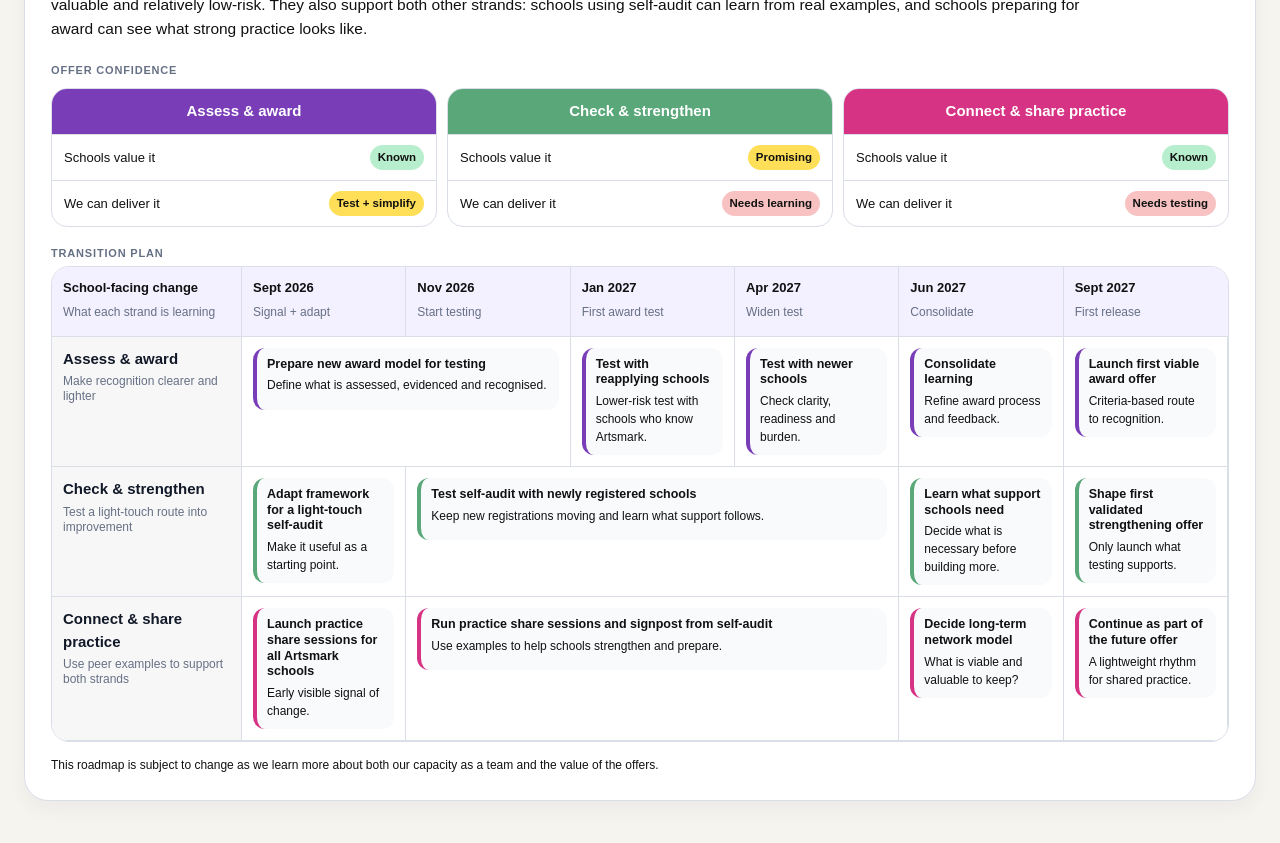
==== commit 7a32cb60: "Update index.html" ====
--- a/index.html
+++ b/index.html
@@ -1077,7 +1077,7 @@
     <section class="hero" id="top">
       <div>
         <h1>Future Artsmark service direction</h1>
-        <p class="lead">A proposed direction for Artsmark: help schools understand, strengthen and be recognised for high-quality arts and cultural education in ways that fit their context.</p>
+        <p class="lead">Help schools understand, strengthen and be recognised for high-quality arts and cultural education in ways that fit their context.</p>
         <div class="cta-row">
           <a class="btn" href="https://chatgpt.com/canvas/shared/6a102b44ed2c8191b1199862647844da" target="_blank" rel="noopener">Explore Artsmark prototype →</a>
         </div>
@@ -1246,8 +1246,8 @@
         valueIcon: '🤝',
         title: 'Connect & share practice',
         forText: 'Artsmark schools looking for examples, connection or ways to contribute.',
-        valueText: 'Makes practice visible and helps both offers work better: schools can learn from peers, share what works and see what strengthening looks like. Over time, this might fold into the offers, but for the transition we recognise this is a high-value area that needs dedicated effort to cultuvate.',
-        intro: 'This is the connective layer: it supports both recognition and strengthening by creating opportunities for schools to exchange, learn and contribute.',
+        valueText: 'Makes practice visible and helps both offers work better: schools can learn from peers, share what works and see what strengthening looks like.',
+        intro: 'This is the connective layer: it supports both recognition and strengthening by creating opportunities for schools to exchange, learn and contribute. Over time, this might fold into the offers, but for the transition we recognise this is a high-value area that needs dedicated effort to cultivate.',
         flow: [
           { label: 'Join a session', story: 'A school joins a practice share session that feels relevant to its context or current focus area.', formats: ['Hosted spotlight', 'School-led showcase', 'Panel', 'Peer discussion'] },
           { label: 'See examples', story: 'A school hears how others have approached similar challenges and gets a more concrete sense of what good practice can look like.', formats: ['Live example', 'Case study', 'Short clip', 'Framework-linked practice note'] },
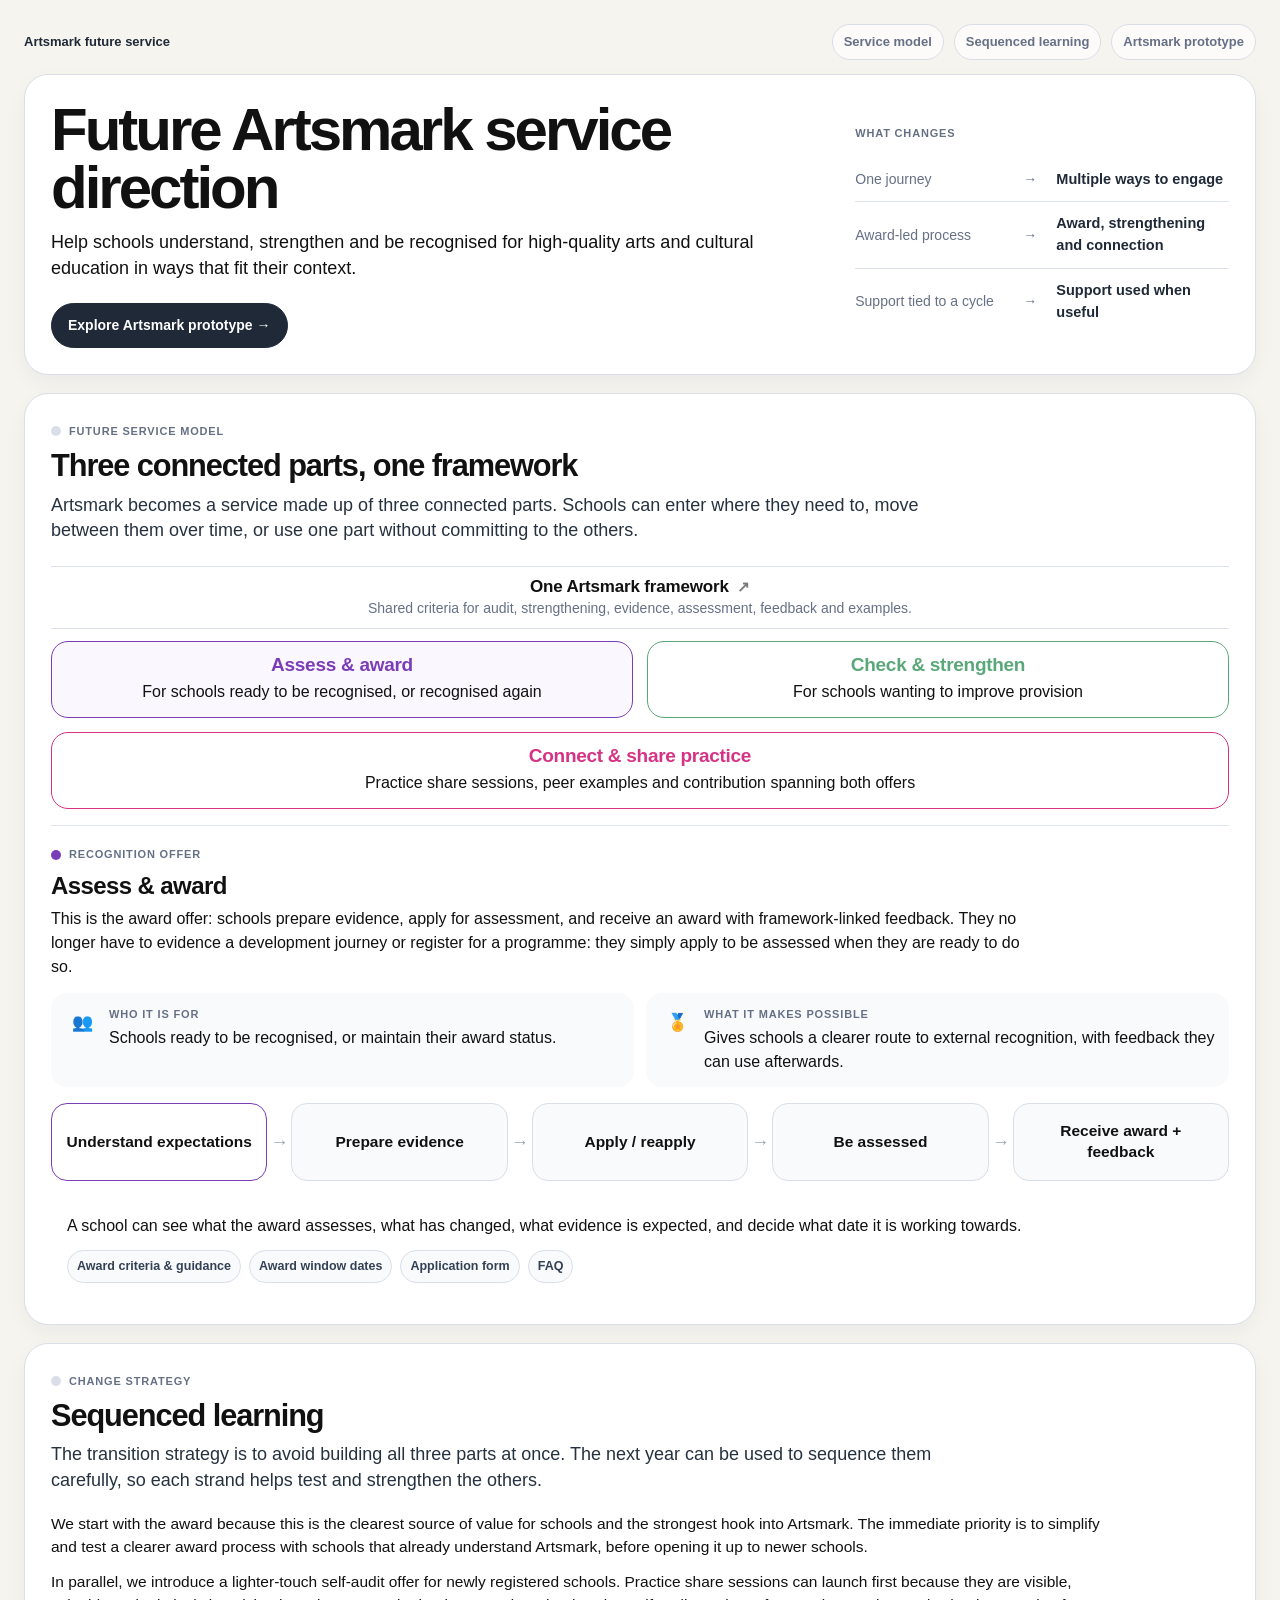
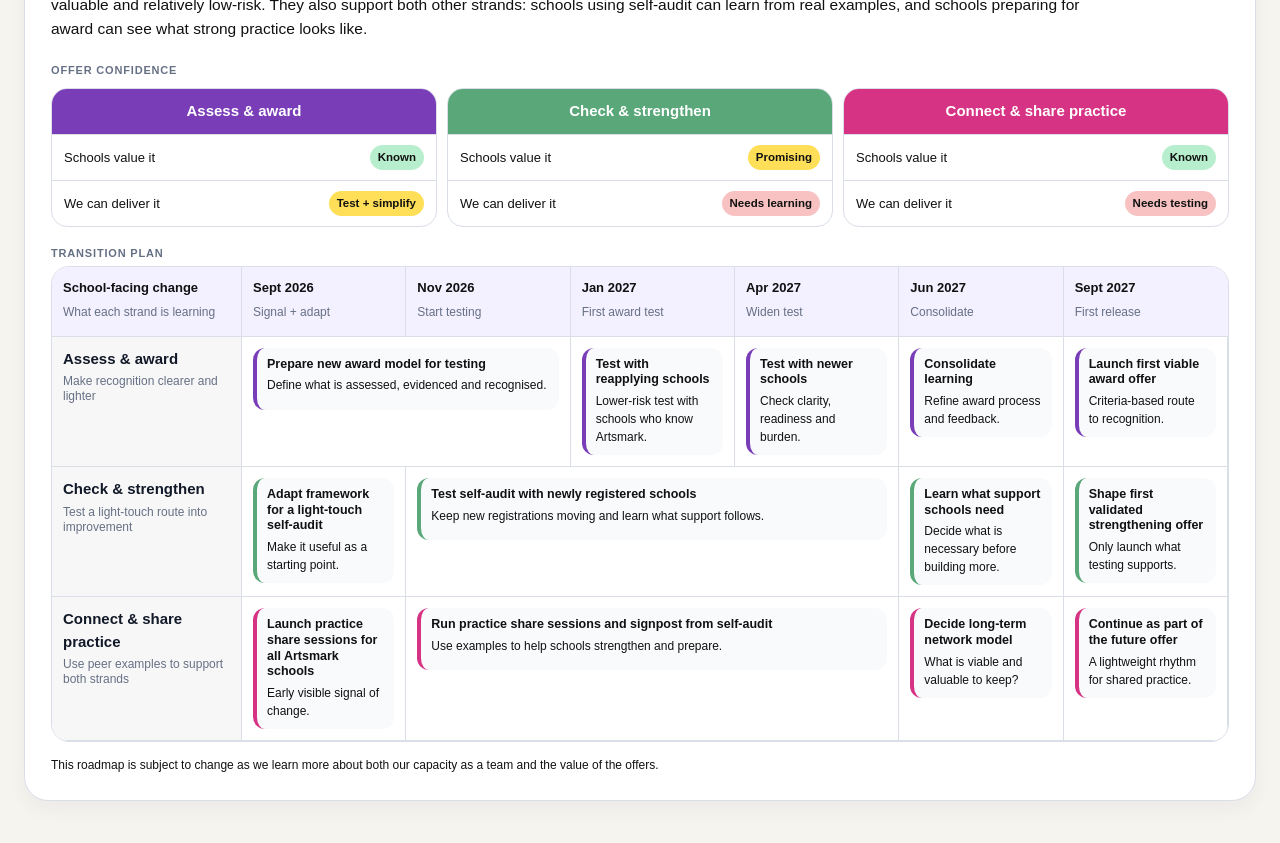
==== commit 1e5181d3: "Update index.html with FW link" ====
--- a/index.html
+++ b/index.html
@@ -236,6 +236,35 @@
       align-items: center;
       justify-content: center;
       box-shadow: 0 10px 24px rgba(17,24,39,.045);
+      display: block;
+      color: #111;
+      text-decoration: none;
+      cursor: pointer;
+    }
+
+    .framework-link,
+    .framework-link:visited,
+    .framework-link:hover,
+    .framework-link:active {
+      color: #111;
+      text-decoration: none;
+    }
+
+    .framework-link h2,
+    .framework-link p {
+      color: inherit;
+      text-decoration: none;
+    }
+
+    .framework-link h2 span {
+      font-size: 15px;
+      margin-left: 4px;
+      opacity: 0.55;
+    }
+
+    .framework-link:hover {
+        border-color: rgba(17,17,17,0.22);
+        background: rgba(255,255,255,0.7);
     }
 
     .framework-band h2 {
@@ -1102,10 +1131,12 @@
       </div>
 
       <div class="model-canvas">
-        <div class="framework-band">
-          <h2>One Artsmark framework</h2>
-          <p>Shared criteria for audit, strengthening, evidence, assessment, feedback and examples.</p>
-        </div>
+        <a class="framework-band framework-link" href="https://www.artsmark.org.uk/your-artsmark-hub/support-your-journey/artsmark-framework" target="_blank" rel="noopener">
+          <div>
+            <h2>One Artsmark framework <span aria-hidden="true">↗</span></h2>
+            <p>Shared criteria for audit, strengthening, evidence, assessment, feedback and examples.</p>
+          </div>
+        </a>
 
         <div class="offer-row">
           <button class="offer-card award active" data-part="award">
